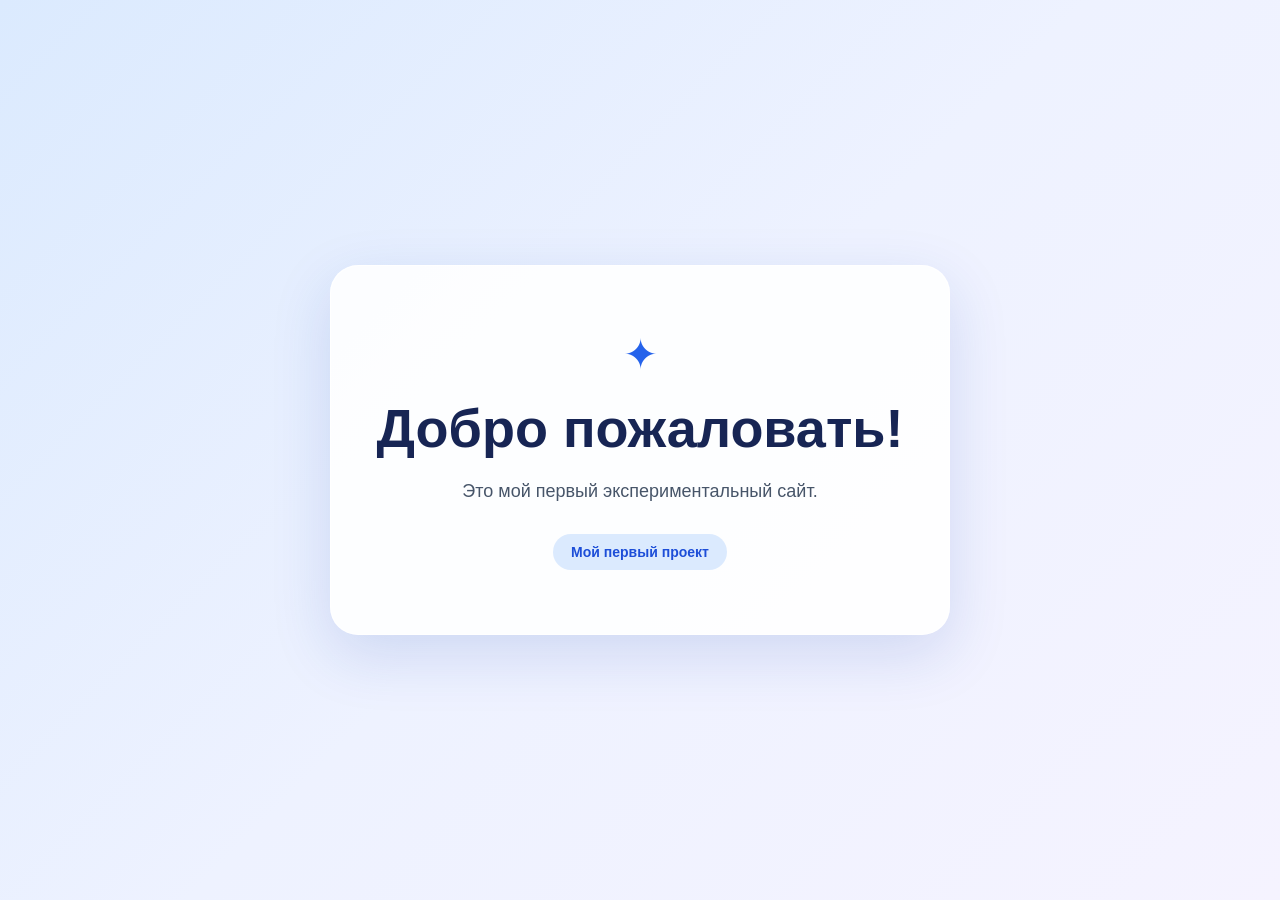
==== index.html @ 451bd986 "Add files via upload" ====
<!DOCTYPE html>
<html lang="ru">
<head>
  <meta charset="UTF-8">
  <meta name="viewport" content="width=device-width, initial-scale=1.0">
  <title>Добро пожаловать!</title>
  <link rel="stylesheet" href="style.css">
</head>
<body>
  <main class="welcome-card">
    <div class="icon">✦</div>
    <h1>Добро пожаловать!</h1>
    <p>Это мой первый экспериментальный сайт.</p>
    <span class="badge">Мой первый проект</span>
  </main>
</body>
</html>
---- style.css ----
* {
  box-sizing: border-box;
}

body {
  margin: 0;
  min-height: 100vh;
  display: flex;
  align-items: center;
  justify-content: center;
  padding: 24px;
  font-family: Arial, sans-serif;
  background: linear-gradient(135deg, #dbeafe, #eef2ff, #f5f3ff);
  color: #172554;
}

.welcome-card {
  width: min(100%, 620px);
  padding: 64px 32px;
  text-align: center;
  background: rgba(255, 255, 255, 0.88);
  border: 1px solid rgba(255, 255, 255, 0.9);
  border-radius: 28px;
  box-shadow: 0 20px 60px rgba(30, 64, 175, 0.15);
}

.icon {
  margin-bottom: 20px;
  font-size: 42px;
  color: #2563eb;
}

h1 {
  margin: 0 0 18px;
  font-size: clamp(32px, 6vw, 54px);
  line-height: 1.1;
}

p {
  margin: 0 auto 28px;
  max-width: 420px;
  font-size: 18px;
  line-height: 1.6;
  color: #475569;
}

.badge {
  display: inline-block;
  padding: 10px 18px;
  border-radius: 999px;
  background: #dbeafe;
  color: #1d4ed8;
  font-size: 14px;
  font-weight: 700;
}

@media (max-width: 480px) {
  .welcome-card {
    padding: 48px 22px;
  }

  p {
    font-size: 16px;
  }
}
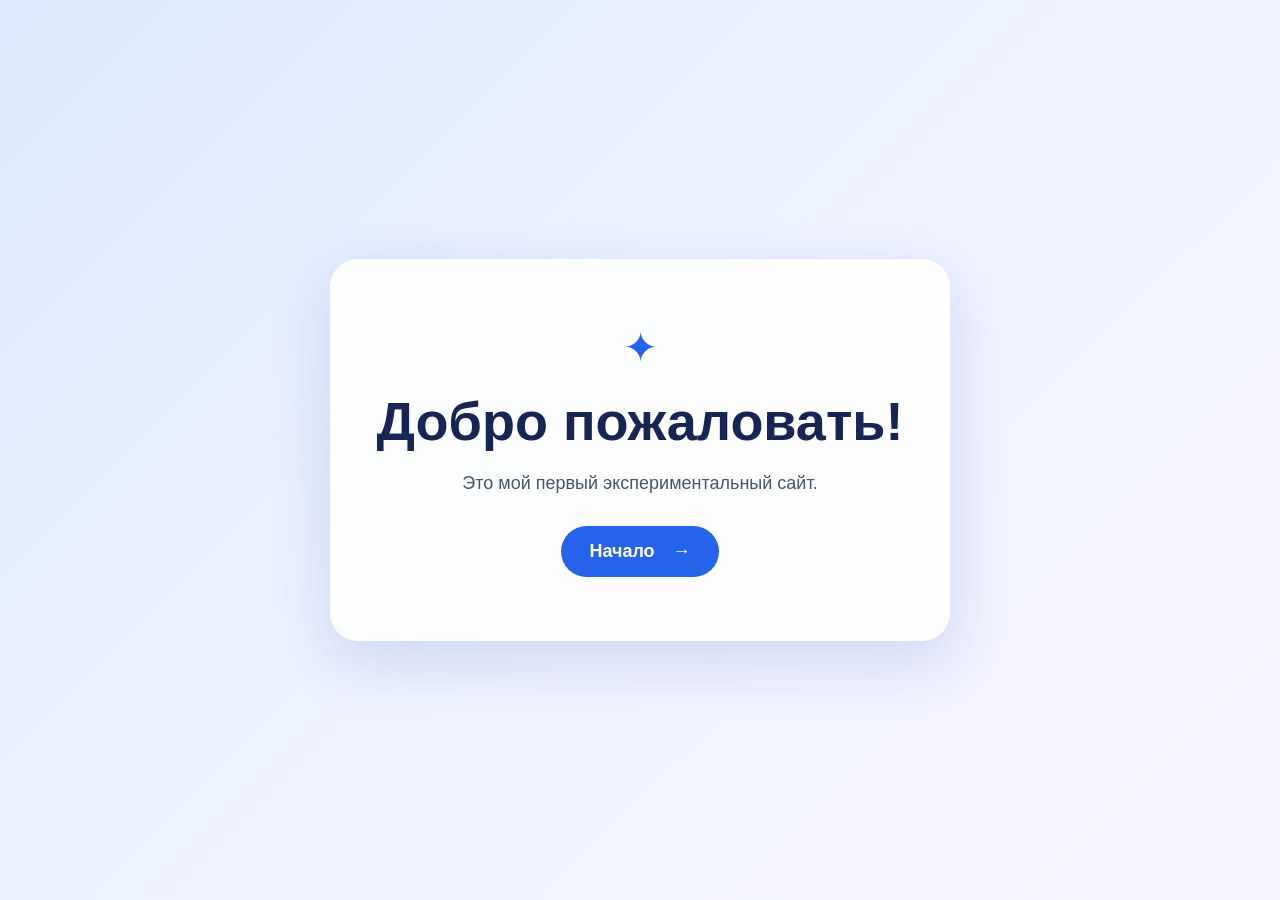
==== commit b705546d: "Add files via upload" ====
--- a/index.html
+++ b/index.html
@@ -11,7 +11,7 @@
     <div class="icon">✦</div>
     <h1>Добро пожаловать!</h1>
     <p>Это мой первый экспериментальный сайт.</p>
-    <span class="badge">Мой первый проект</span>
+    <a class="button" href="second.html">Начало <span>→</span></a>
   </main>
 </body>
 </html>
--- a/style.css
+++ b/style.css
@@ -1,65 +1,21 @@
-* {
-  box-sizing: border-box;
+* { box-sizing: border-box; }
+body {
+  margin: 0; min-height: 100vh; display: flex; align-items: center; justify-content: center;
+  padding: 24px; font-family: Arial, sans-serif;
+  background: linear-gradient(135deg, #dbeafe, #eef2ff, #f5f3ff); color: #172554;
 }
-
-body {
-  margin: 0;
-  min-height: 100vh;
-  display: flex;
-  align-items: center;
-  justify-content: center;
-  padding: 24px;
-  font-family: Arial, sans-serif;
-  background: linear-gradient(135deg, #dbeafe, #eef2ff, #f5f3ff);
-  color: #172554;
+.welcome-card, .photo-page {
+  width: min(100%, 900px); padding: 42px 32px; text-align: center;
+  background: rgba(255,255,255,.92); border-radius: 28px;
+  box-shadow: 0 20px 60px rgba(30,64,175,.15);
 }
-
-.welcome-card {
-  width: min(100%, 620px);
-  padding: 64px 32px;
-  text-align: center;
-  background: rgba(255, 255, 255, 0.88);
-  border: 1px solid rgba(255, 255, 255, 0.9);
-  border-radius: 28px;
-  box-shadow: 0 20px 60px rgba(30, 64, 175, 0.15);
-}
-
-.icon {
-  margin-bottom: 20px;
-  font-size: 42px;
-  color: #2563eb;
-}
-
-h1 {
-  margin: 0 0 18px;
-  font-size: clamp(32px, 6vw, 54px);
-  line-height: 1.1;
-}
-
-p {
-  margin: 0 auto 28px;
-  max-width: 420px;
-  font-size: 18px;
-  line-height: 1.6;
-  color: #475569;
-}
-
-.badge {
-  display: inline-block;
-  padding: 10px 18px;
-  border-radius: 999px;
-  background: #dbeafe;
-  color: #1d4ed8;
-  font-size: 14px;
-  font-weight: 700;
-}
-
-@media (max-width: 480px) {
-  .welcome-card {
-    padding: 48px 22px;
-  }
-
-  p {
-    font-size: 16px;
-  }
-}
+.welcome-card { max-width: 620px; padding: 64px 32px; }
+.icon { margin-bottom: 20px; font-size: 42px; color: #2563eb; }
+h1 { margin: 0 0 18px; font-size: clamp(32px, 6vw, 54px); line-height: 1.1; }
+p { margin: 0 auto 28px; font-size: 18px; line-height: 1.6; color: #475569; }
+.button { display: inline-flex; gap: 18px; align-items: center; padding: 15px 28px; border-radius: 999px; background: #2563eb; color: white; text-decoration: none; font-size: 18px; font-weight: 700; transition: transform .2s, background .2s; }
+.button:hover { background: #1d4ed8; transform: translateY(-2px); }
+.back-link { display: inline-block; margin-bottom: 24px; color: #2563eb; text-decoration: none; font-weight: 700; }
+.photo-page h1 { font-size: clamp(28px, 5vw, 46px); }
+.photo { display: block; width: 100%; max-height: 560px; object-fit: cover; border-radius: 18px; margin: 24px 0; }
+@media (max-width: 480px) { body { padding: 14px; } .welcome-card, .photo-page { padding: 42px 20px; } p { font-size: 16px; } }
